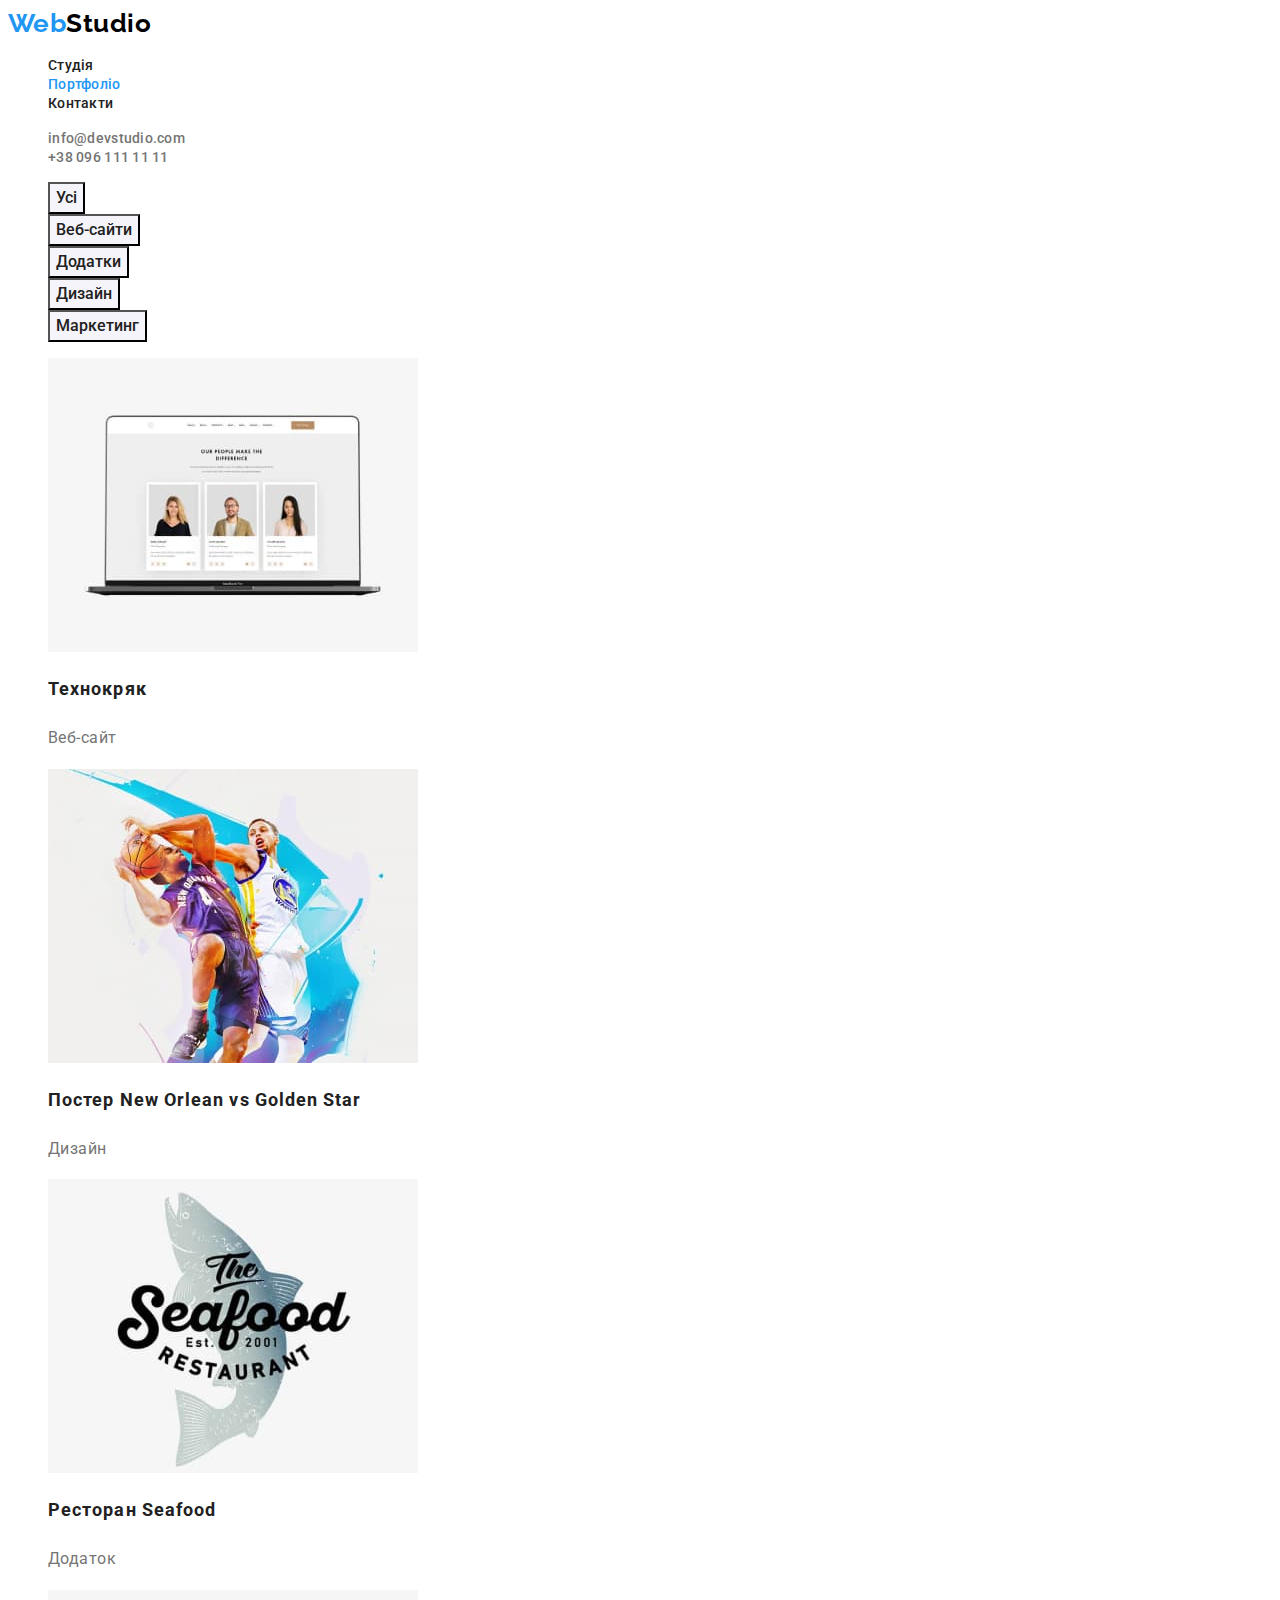
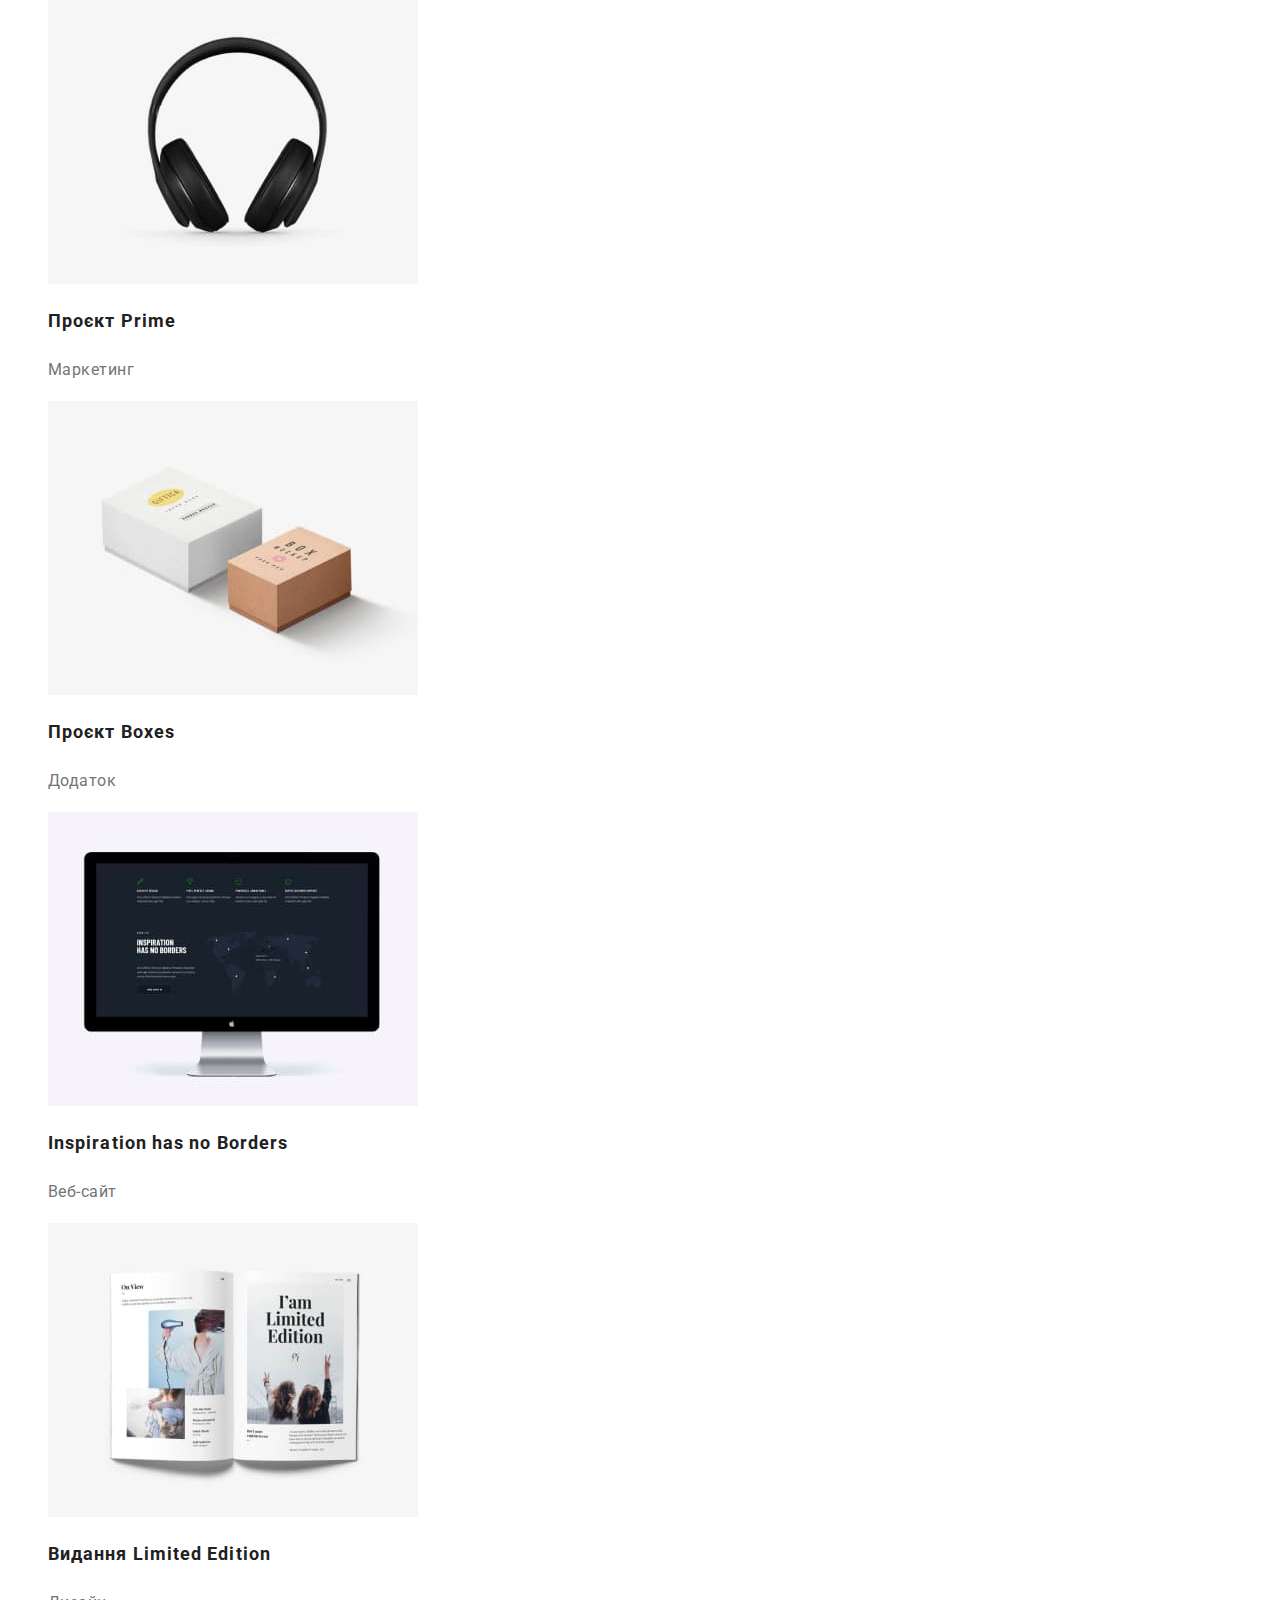
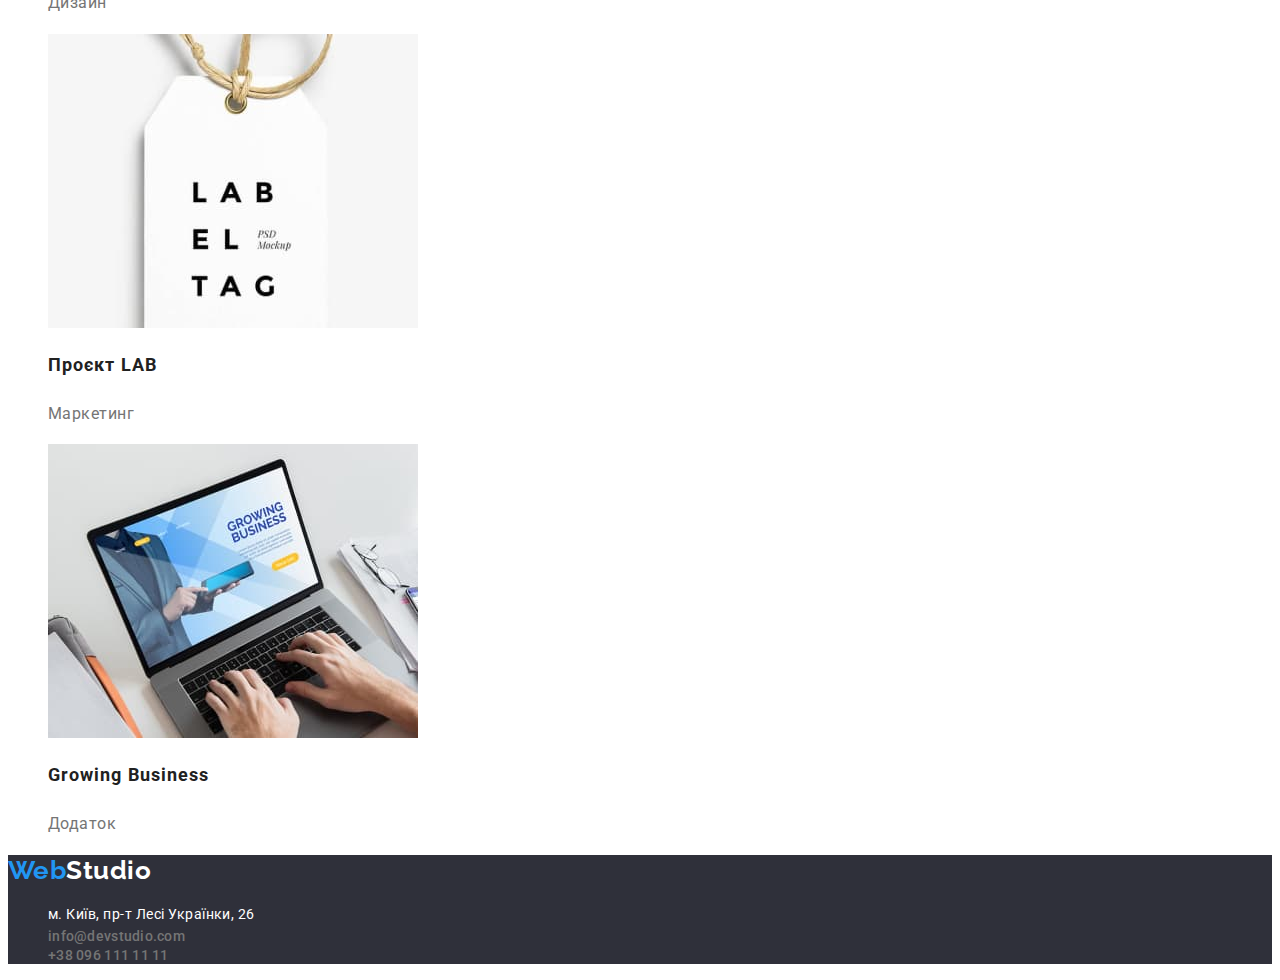
==== portfolio.html @ 6d12e9a4 "Завантажує початкові файли" ====
<!DOCTYPE html>
<html lang="uk">
  <head>
    <meta charset="UTF-8" />
    <meta http-equiv="X-UA-Compatible" content="IE=edge" />
    <meta name="viewport" content="width=device-width, initial-scale=1.0" />
    <title>Портфоліо</title>
    <link rel="preconnect" href="https://fonts.googleapis.com" />
    <link rel="preconnect" href="https://fonts.gstatic.com" crossorigin />
    <link
      href="https://fonts.googleapis.com/css2?family=Raleway:wght@700&family=Roboto:wght@400;500;700;900&display=swap"
      rel="stylesheet"
    />
    <link rel="stylesheet" href="./css/styles.css" />
  </head>

  <body>
    <!--Верхня лінія -->
    <header>
      <nav>
        <a href="./index.html" class="logo"> Web<span class="logo-header">Studio</span> </a>
        <ul class="site-nav">
          <li><a href="./index.html" class="link">Студія</a></li>
          <li><a href="./portfolio.html" class="link current">Портфоліо</a></li>
          <li><a href="#" class="link">Контакти</a></li>
        </ul>
      </nav>
      <ul class="contacts-nav">
        <li><a href="mailto:info@devstudio.com" class="link">info@devstudio.com</a></li>
        <li><a href="tel:+380961111111" class="link">+38 096 111 11 11</a></li>
      </ul>
    </header>

    <main>
      <!-- Фільтр для галереї-->
      <section>
        <h1 class="visually-hidden" >Портфоліо</h1>
        <ul class="filter">
          <li><button type="button" class="portfolio-button">Усі</button></li>
          <li><button type="button" class="portfolio-button">Веб-сайти</button></li>
          <li><button type="button" class="portfolio-button">Додатки</button></li>
          <li><button type="button" class="portfolio-button">Дизайн</button></li>
          <li><button type="button" class="portfolio-button">Маркетинг</button></li>
        </ul>

        <!-- Projects -->
        <ul class="project">
          <li>
            <img
              src="./images/project1.jpg"
              alt="Веб-сторінка, що зображена на ноутбуці"
              width="370"
              height="294"
            />
            <h2 class="project-title">Технокряк</h2>
            <p class="project-text">Веб-сайт</p>
          </li>
          <li>
            <img
              src="./images/project2.jpg"
              alt="Постер на якому два чоловіка грають у баскетбол"
              width="370"
              height="294"
            />
            <h2 class="project-title">Постер New Orlean vs Golden Star</h2>
            <p class="project-text">Дизайн</p>
          </li>
          <li>
            <img src="./images/project3.jpg" alt="Логотип ресторану" width="370" height="294" />
            <h2 class="project-title">Ресторан Seafood</h2>
            <p class="project-text">Додаток</p>
          </li>
          <li>
            <img
              src="./images/project4.jpg"
              alt="Накладні навушники чорного кольору"
              width="370"
              height="294"
            />
            <h2 class="project-title">Проєкт Prime</h2>
            <p class="project-text">Маркетинг</p>
          </li>
          <li>
            <img
              src="./images/project5.jpg"
              alt="Постер на якому дві коробки різного кольору"
              width="370"
              height="294"
            />
            <h2 class="project-title">Проєкт Boxes</h2>
            <p class="project-text">Додаток</p>
          </li>
          <li>
            <img
              src="./images/project6.jpg"
              alt="Монітор на якому зображений Веб-сайт"
              width="370"
              height="294"
            />
            <h2 class="project-title">Inspiration has no Borders</h2>
            <p class="project-text">Веб-сайт</p>
          </li>
          <li>
            <img
              src="./images/project7.jpg"
              alt="Розгорнутий глянцевий журнал"
              width="370"
              height="294"
            />
            <h2 class="project-title">Видання Limited Edition</h2>
            <p class="project-text">Дизайн</p>
          </li>
          <li>
            <img
              src="./images/project8.jpg"
              alt="Постер на якому зображена біла етикетка з чорними надписами"
              width="370"
              height="294"
            />
            <h2 class="project-title">Проєкт LAB</h2>
            <p class="project-text">Маркетинг</p>
          </li>
          <li>
            <img
              src="./images/project9.jpg"
              alt="Руки, що працюють за ноутбуком"
              width="370"
              height="294"
            />
            <h2 class="project-title">Growing Business</h2>
            <p class="project-text">Додаток</p>
          </li>
        </ul>
      </section>
    </main>

    <!--Підвал-->
    <footer class="footer">
      <a href="./index.html" class="logo"> Web<span class="logo-footer">Studio</span> </a>
      <address>
        <ul class="contacts-nav">
          <li>
            <a
              class="link-location"
              href="https://goo.gl/maps/CPtrU1FHBa2aNyZL9"
              target="_blank"
              rel="noopener noreferrer nofollow"
              >м. Київ, пр-т Лесі Українки, 26
            </a>
          </li>
          <li><a class="link" href="mailto:info@devstudio.com">info@devstudio.com</a></li>
          <li><a class="link" href="tel:+380961111111">+38 096 111 11 11</a></li>
        </ul>
      </address>
    </footer>
  </body>
</html>
---- css/styles.css ----
/*Змінні*/

:root {
    --primary-text-color: #212121;
    --section-text-color: #757575;
    --accent-color: #2196F3;
    --primary-bg-color:#FFFFFF;
    --secondary-bg-color:#2F303A;
    --primary-button-color: #F5F4FA;
    --primary-black-color: #000000;
    --hero-button-color: #188CE8;
}


/*Для всього сайту*/
body {
    color: var(--primary-text-color);
    background-color: var(--primary-bg-color);
    font-family: Roboto, sans-serif;
    letter-spacing: 0.03em;
}

ul {
    list-style: none;
}

.visually-hidden {
    position: absolute;
    white-space: nowrap;
    width: 1px;
    height: 1px;
    overflow: hidden;
    border: 0;
    padding: 0;
    clip: rect(0 0 0 0);
    clip-path: inset(50%);
    margin: -1px;
}


/*Логотип*/
.logo {
    color: var(--accent-color);
    font-family: Raleway, sans-serif ;
    font-weight: 700;
    font-size: 26px;
    line-height: 1.2;
    text-decoration: none;
}
.logo-header {
    color: var(--primary-black-color);
}
.logo-footer {
    color: var(--primary-bg-color);
}


/*site-nav*/

.site-nav a {
    color: var(--primary-text-color);
    font-weight: 500;
    font-size: 14px;
    line-height: 1.14;
    letter-spacing: 0.02em;
    text-decoration: none;

}

.contacts-nav .link {
    color: var(--section-text-color);
    font-style: normal;
    font-weight: 500;
    font-size: 14px;
    line-height: 1.14;
    letter-spacing: 0.02em;
    text-decoration: none;
}

.site-nav .link:hover,
.site-nav .link:focus,
.contacts-nav .link:hover,
.contacts-nav .link:focus {
    color: var(--accent-color)
}

.site-nav .link.current {
    color: var(--accent-color);
}

/*Hero*/

.hero {
background-color: var(--secondary-bg-color);
}
.hero-title {
    color: var(--primary-bg-color);
    font-weight: 900;
    font-size: 44px;
    line-height: 1.36;
    letter-spacing: 0.06em;
    text-transform: uppercase;
}

/*  Унікальний контент головної сторінки*/

.title {
    font-weight: 700;
    font-size: 36px;
    line-height: 1.17;
}

.benefits-title {
    font-weight: 700;
    font-size: 14px;
    line-height: 1.14;
    text-transform: uppercase;
}
.benefits-text {
    color: var(--section-text-color);
    font-size: 14px;
    line-height: 1.71;
}

.team {
    background-color: var(--primary-button-color);
}

.team-list {
background-color: var(--primary-bg-color);
}

.team-title {
    font-weight: 500;
    font-size: 16px;
    line-height: 1.19;
}

.team-text {
    color: var(--section-text-color);
    font-size: 16px;
    line-height: 1.19;
   }

/*Projects */
.project-title {
    font-weight: 700;
    font-size: 18px;
    line-height: 2;
    letter-spacing: 0.06em;
}
.project-text {
    color: var(--section-text-color);
    font-size: 16px;
    line-height: 1.87;
}


/*Підвал */
.footer {
    background-color: var(--secondary-bg-color);
}
.contacts-nav .link-location {
    color: var(--primary-bg-color);
    font-style: normal;
    font-size: 14px;
    line-height: 1.71;
    text-decoration: none;
}

.contacts-nav .link-location:focus,
.contacts-nav .link-location:hover {
    color: var(--accent-color);
}

/*Button*/
.hero-button {
    color: var(--primary-bg-color);
    background-color:var(--accent-color);
    font-family: inherit
    font-weight: 700;
    font-size: 16px;
    line-height: 1.9;
    text-align: center;
    letter-spacing: 0.06em;
    cursor: pointer;
}
.hero-button:hover,
.hero-button:focus {
    background-color: var(--hero-button-color);
}

.portfolio-button {
    color: var(--primary-text-color);
    background-color: var(--primary-button-color);
    font-family: inherit;
    font-weight: 500;
    font-size: 16px;
    line-height: 1.62;
    cursor: pointer;
}

.portfolio-button:hover,
.portfolio-button:focus {
    color: var(--primary-bg-color);
    background-color: var(--accent-color);
}
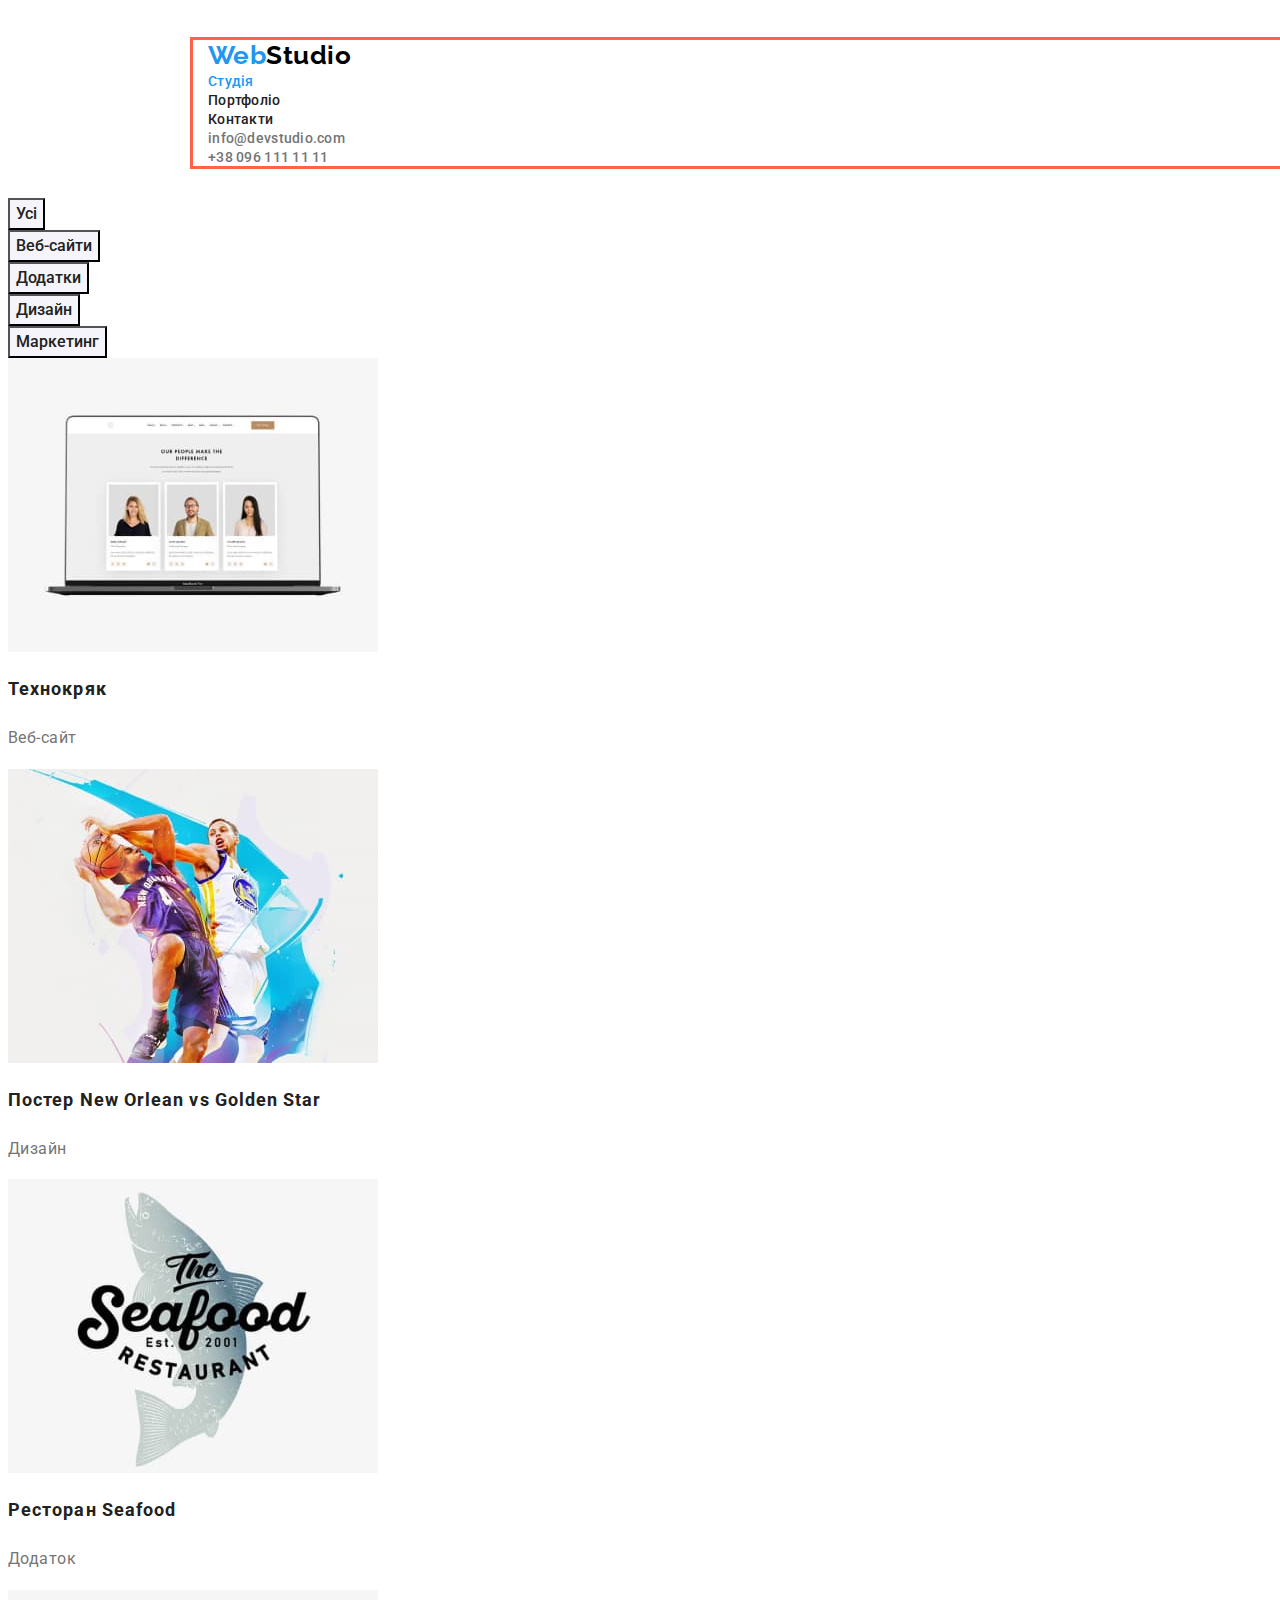
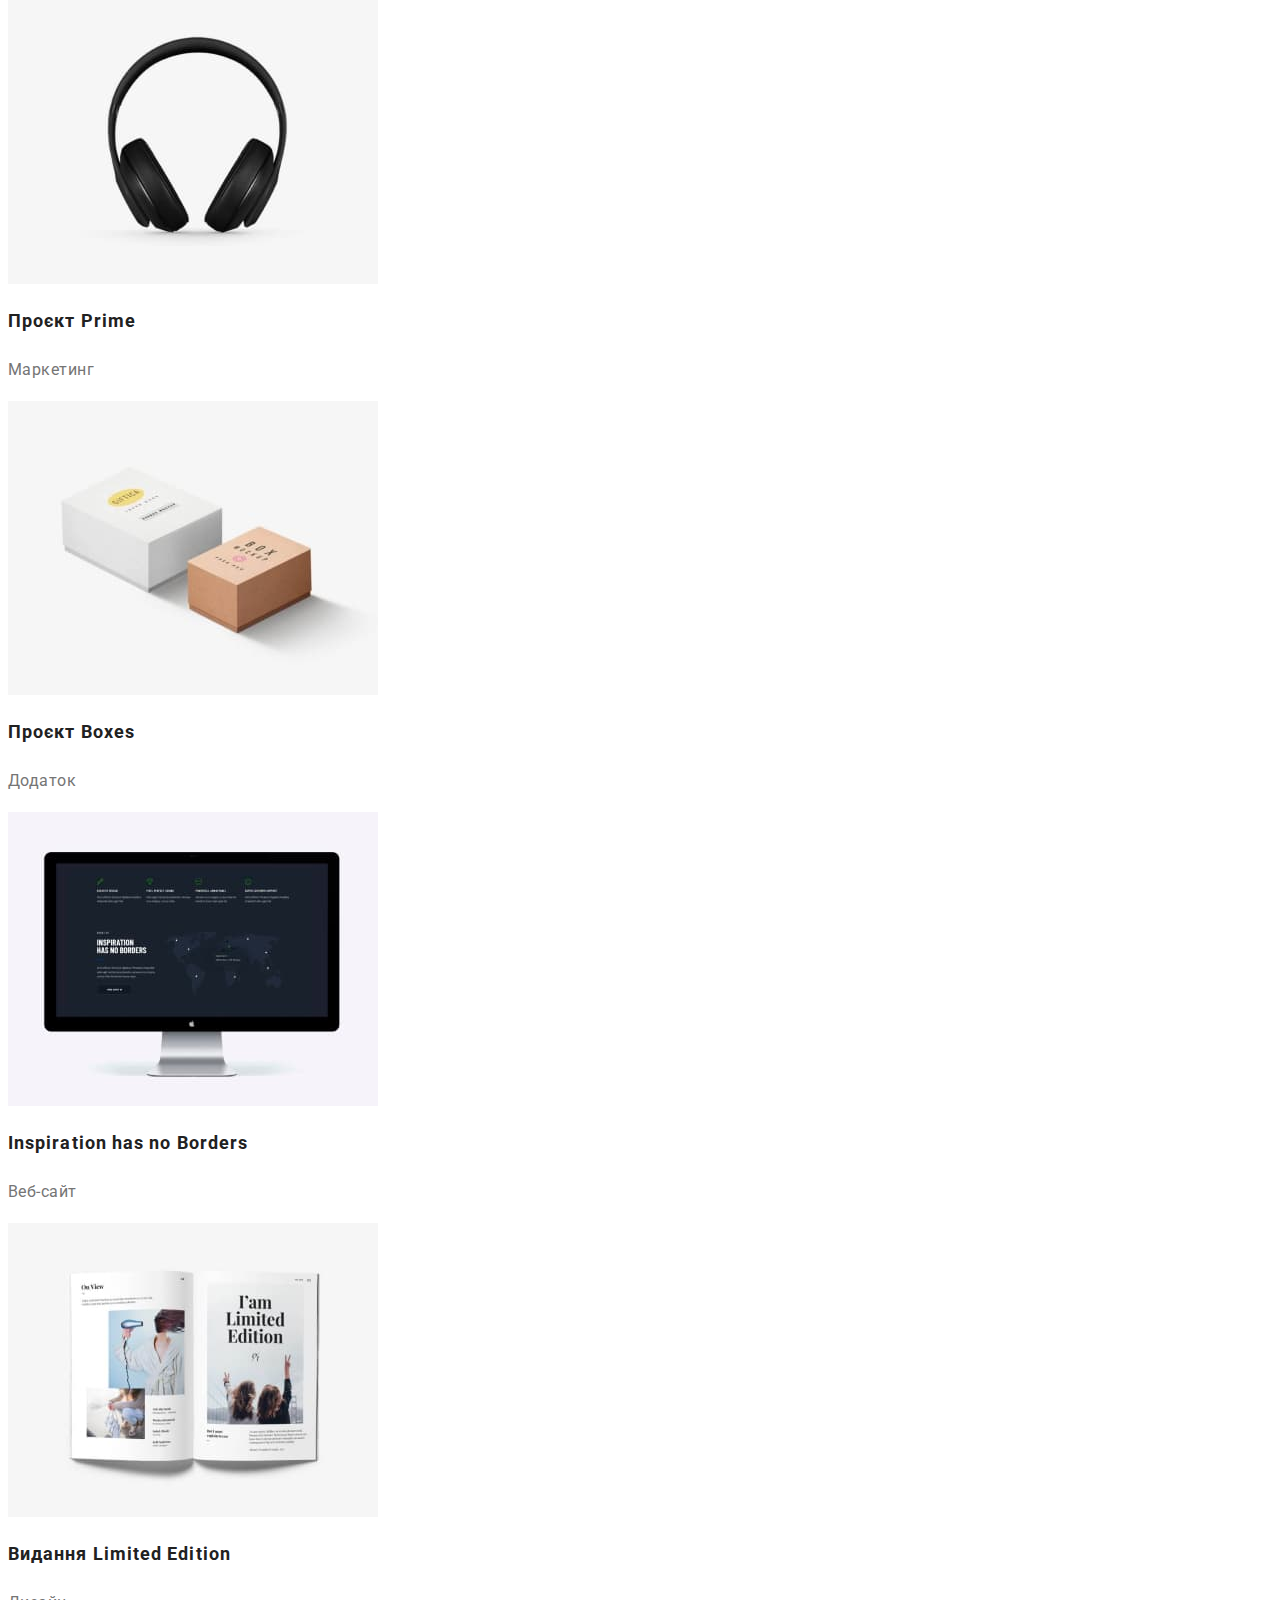
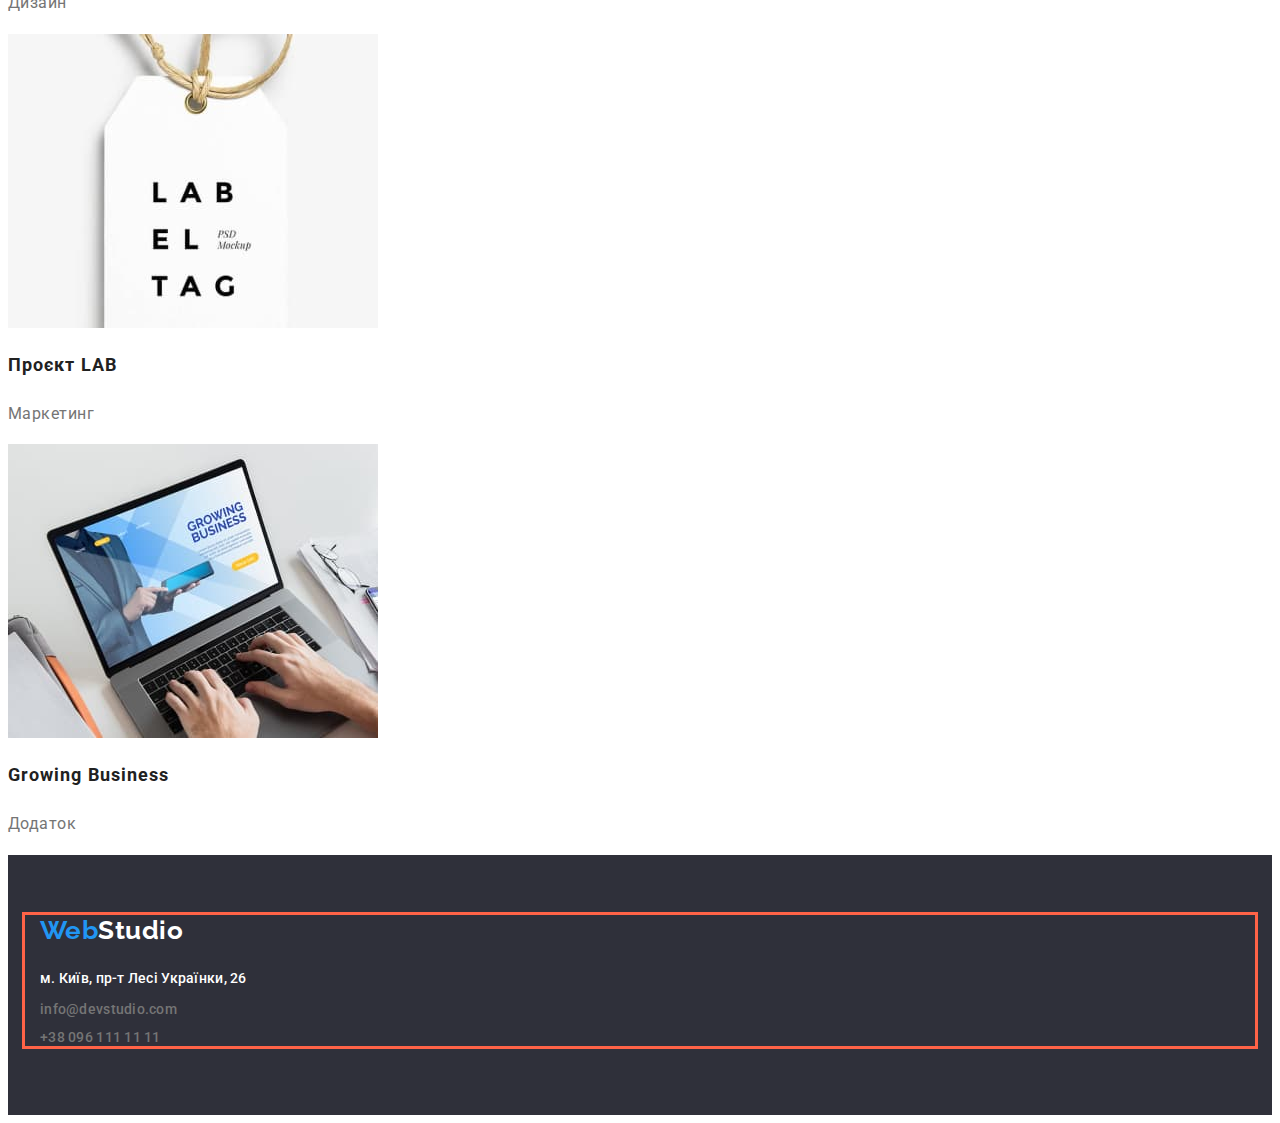
==== commit 26d05318: "Додає padding i margin" ====
--- a/portfolio.html
+++ b/portfolio.html
@@ -16,26 +16,28 @@
 
   <body>
     <!--Верхня лінія -->
-    <header>
-      <nav>
-        <a href="./index.html" class="logo"> Web<span class="logo-header">Studio</span> </a>
-        <ul class="site-nav">
-          <li><a href="./index.html" class="link">Студія</a></li>
-          <li><a href="./portfolio.html" class="link current">Портфоліо</a></li>
-          <li><a href="#" class="link">Контакти</a></li>
+    <header class="page-header">
+      <div class="container">
+        <nav>
+          <a href="./index.html" class="logo"> Web<span class="logo-header">Studio</span> </a>
+          <ul class="site-nav list">
+            <li><a href="./index.html" class="link current">Студія</a></li>
+            <li><a href="./portfolio.html" class="link">Портфоліо</a></li>
+            <li><a href="#" class="link">Контакти</a></li>
+          </ul>
+        </nav>
+        <ul class="contacts-nav list">
+          <li><a href="mailto:info@devstudio.com" class="link">info@devstudio.com</a></li>
+          <li><a href="tel:+380961111111" class="link">+38 096 111 11 11</a></li>
         </ul>
-      </nav>
-      <ul class="contacts-nav">
-        <li><a href="mailto:info@devstudio.com" class="link">info@devstudio.com</a></li>
-        <li><a href="tel:+380961111111" class="link">+38 096 111 11 11</a></li>
-      </ul>
+      </div>
     </header>
 
     <main>
       <!-- Фільтр для галереї-->
       <section>
-        <h1 class="visually-hidden" >Портфоліо</h1>
-        <ul class="filter">
+        <h1 class="visually-hidden">Портфоліо</h1>
+        <ul class="filter list">
           <li><button type="button" class="portfolio-button">Усі</button></li>
           <li><button type="button" class="portfolio-button">Веб-сайти</button></li>
           <li><button type="button" class="portfolio-button">Додатки</button></li>
@@ -44,7 +46,7 @@
         </ul>
 
         <!-- Projects -->
-        <ul class="project">
+        <ul class="project list">
           <li>
             <img
               src="./images/project1.jpg"
@@ -136,22 +138,26 @@
 
     <!--Підвал-->
     <footer class="footer">
-      <a href="./index.html" class="logo"> Web<span class="logo-footer">Studio</span> </a>
-      <address>
-        <ul class="contacts-nav">
-          <li>
-            <a
-              class="link-location"
-              href="https://goo.gl/maps/CPtrU1FHBa2aNyZL9"
-              target="_blank"
-              rel="noopener noreferrer nofollow"
-              >м. Київ, пр-т Лесі Українки, 26
-            </a>
-          </li>
-          <li><a class="link" href="mailto:info@devstudio.com">info@devstudio.com</a></li>
-          <li><a class="link" href="tel:+380961111111">+38 096 111 11 11</a></li>
-        </ul>
-      </address>
+      <div class="container">
+        <a href="./index.html" class="logo"> Web<span class="logo-footer">Studio</span> </a>
+        <address>
+          <ul class="contacts-nav list">
+            <li class="item">
+              <a
+                class="link-location link"
+                href="https://goo.gl/maps/CPtrU1FHBa2aNyZL9"
+                target="_blank"
+                rel="noopener noreferrer nofollow"
+                >м. Київ, пр-т Лесі Українки, 26
+              </a>
+            </li>
+            <li class="item">
+              <a class="link" href="mailto:info@devstudio.com">info@devstudio.com</a>
+            </li>
+            <li class="item"><a class="link" href="tel:+380961111111">+38 096 111 11 11</a></li>
+          </ul>
+        </address>
+      </div>
     </footer>
   </body>
 </html>
--- a/css/styles.css
+++ b/css/styles.css
@@ -18,10 +18,21 @@
     background-color: var(--primary-bg-color);
     font-family: Roboto, sans-serif;
     letter-spacing: 0.03em;
-}
-
-ul {
+
+}
+
+.list {
+    padding: 0;
+    margin: 0;
     list-style: none;
+}
+
+.container {
+    width: 1200px;
+    padding: 0 15px;
+    margin-left: auto;
+    margin-right: auto;
+    outline: 3px solid tomato;
 }
 
 .visually-hidden {
@@ -37,6 +48,14 @@
     margin: -1px;
 }
 
+/*Header*/
+.page-header {
+    width: 1600px;
+    margin-left: auto;
+    margin-right: auto;
+    padding-bottom: 32px;
+    padding-top: 32px;
+}
 
 /*Логотип*/
 .logo {
@@ -52,6 +71,7 @@
 }
 .logo-footer {
     color: var(--primary-bg-color);
+    
 }
 
 
@@ -91,32 +111,58 @@
 /*Hero*/
 
 .hero {
-background-color: var(--secondary-bg-color);
+    padding-bottom: 200px;
+    padding-top: 200px;
+    background-color: var(--secondary-bg-color);
+    text-align: center;
+
 }
 .hero-title {
+    margin-top: 0;
+    margin-bottom: 30px;
+
     color: var(--primary-bg-color);
     font-weight: 900;
     font-size: 44px;
     line-height: 1.36;
     letter-spacing: 0.06em;
     text-transform: uppercase;
+    
 }
 
 /*  Унікальний контент головної сторінки*/
 
 .title {
+    margin-top: 0;
+    margin-bottom: 50px;
+
     font-weight: 700;
     font-size: 36px;
     line-height: 1.17;
 }
 
+.section {
+    width: 1600px;
+    margin-left: auto;
+    margin-right: auto;
+    padding-top: 94px;
+    padding-bottom: 94px;
+
+}
 .benefits-title {
+    margin-top: 0;
+    margin-bottom: 10px;
+
     font-weight: 700;
     font-size: 14px;
     line-height: 1.14;
     text-transform: uppercase;
+
 }
 .benefits-text {
+    margin-top: 0;
+    margin-bottom: 0;
+
     color: var(--section-text-color);
     font-size: 14px;
     line-height: 1.71;
@@ -127,16 +173,22 @@
 }
 
 .team-list {
-background-color: var(--primary-bg-color);
+    background-color: var(--primary-bg-color);
 }
 
 .team-title {
+    margin-top: 0;
+    margin-bottom: 10px;
+
     font-weight: 500;
     font-size: 16px;
     line-height: 1.19;
 }
 
 .team-text {
+    margin-top: 0;
+    margin-bottom: 0;
+
     color: var(--section-text-color);
     font-size: 16px;
     line-height: 1.19;
@@ -158,8 +210,22 @@
 
 /*Підвал */
 .footer {
-    background-color: var(--secondary-bg-color);
-}
+    padding-top: 60px;
+    padding-bottom: 60px;
+    margin-left: auto;
+    margin-right: auto;
+
+   background-color: var(--secondary-bg-color);
+}
+
+.footer .logo {
+    display: block;
+    margin-bottom: 20px;
+}
+.footer .item{
+    margin-bottom: 9px;
+}
+
 .contacts-nav .link-location {
     color: var(--primary-bg-color);
     font-style: normal;
@@ -167,6 +233,7 @@
     line-height: 1.71;
     text-decoration: none;
 }
+
 
 .contacts-nav .link-location:focus,
 .contacts-nav .link-location:hover {
@@ -175,6 +242,10 @@
 
 /*Button*/
 .hero-button {
+    padding:10px 32px;
+    min-width: 216px;
+
+    
     color: var(--primary-bg-color);
     background-color:var(--accent-color);
     font-family: inherit
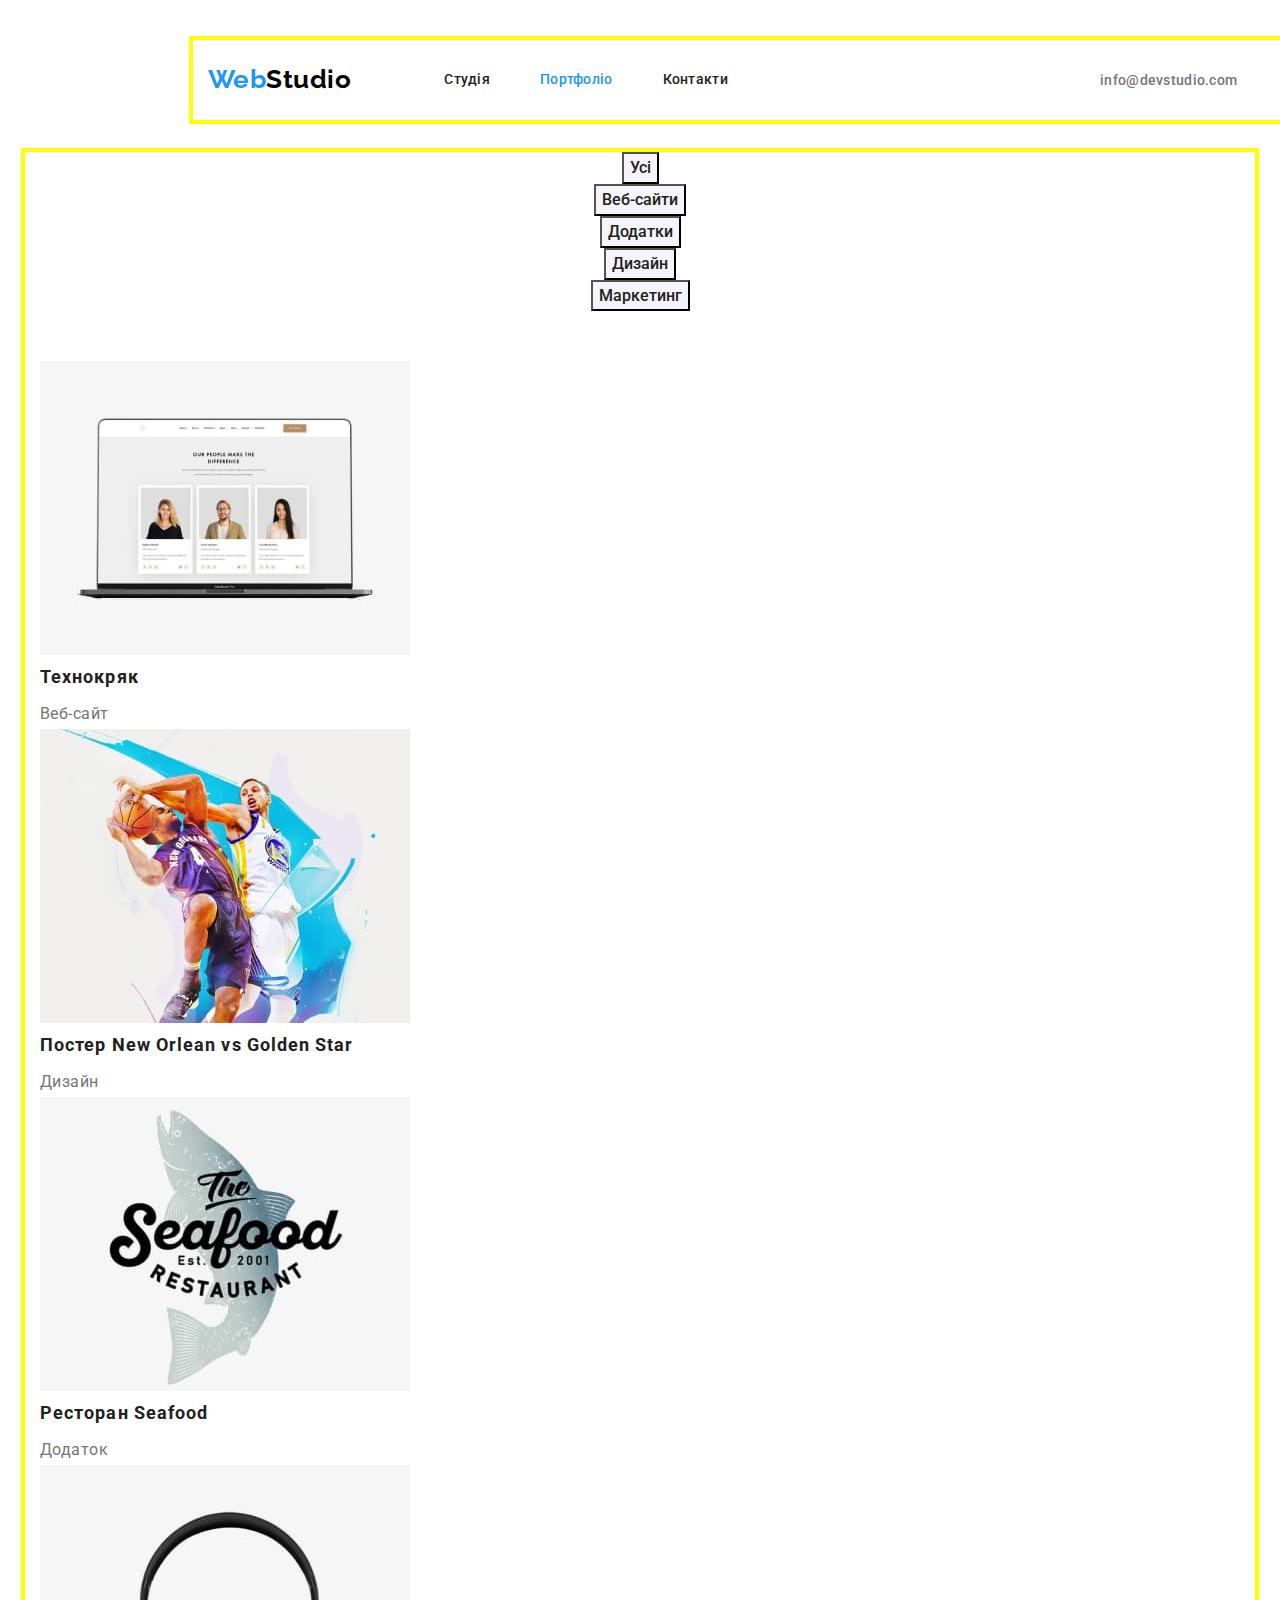
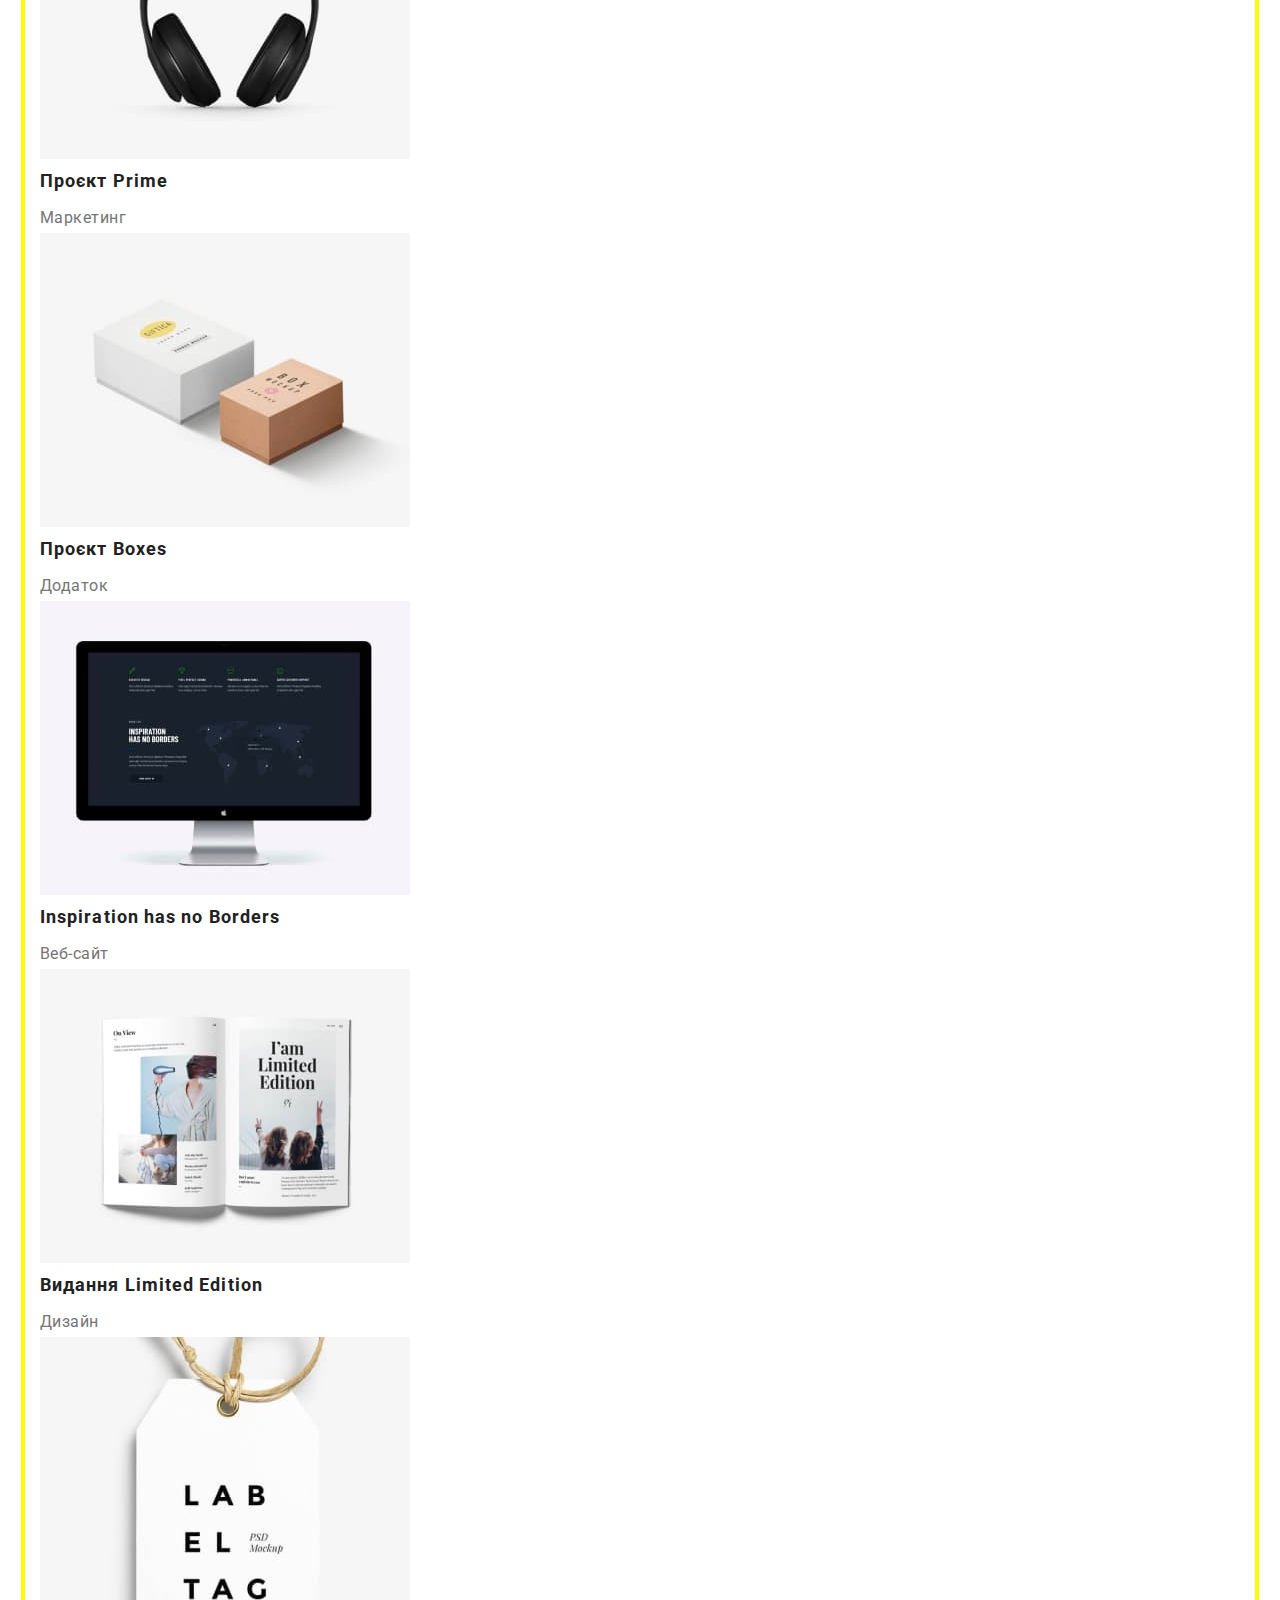
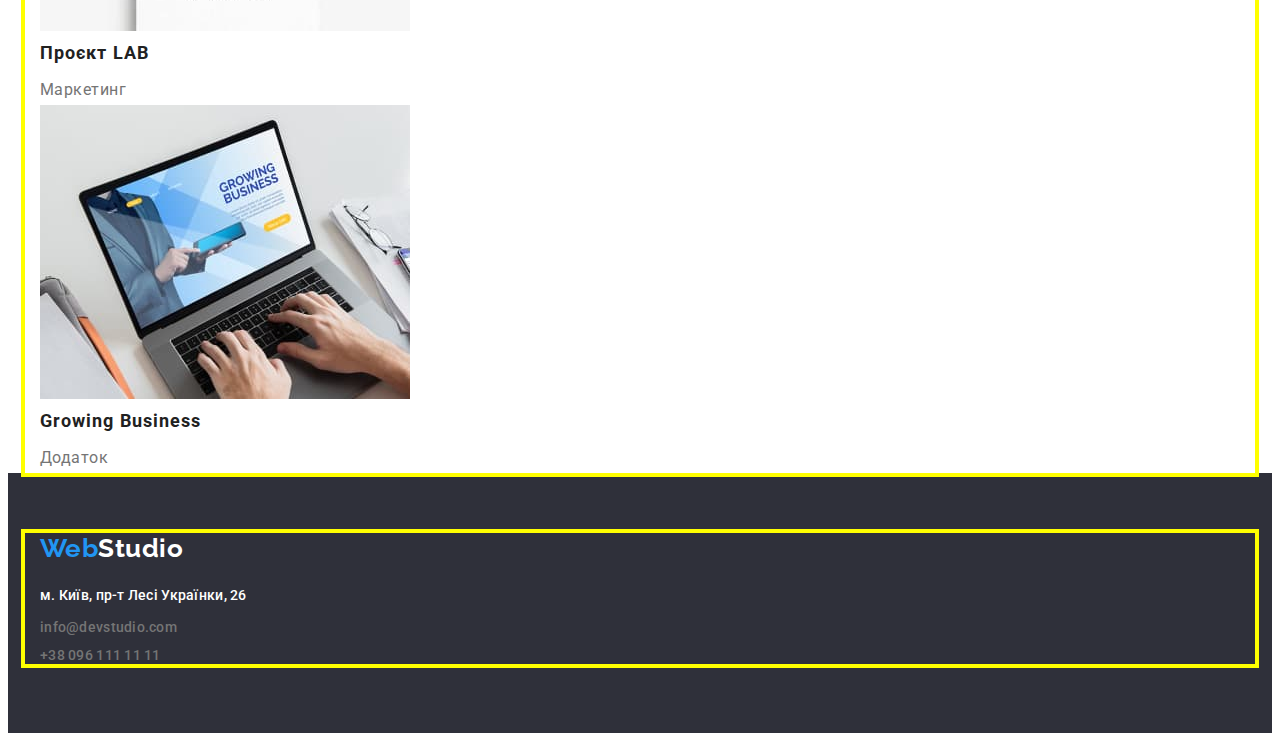
==== commit 5b665a12: "Додає розташування блоків" ====
--- a/portfolio.html
+++ b/portfolio.html
@@ -17,18 +17,20 @@
   <body>
     <!--Верхня лінія -->
     <header class="page-header">
-      <div class="container">
+      <div class="container main-nav">
+        <a href="./index.html" class="logo"> Web<span class="logo-header">Studio</span> </a>
         <nav>
-          <a href="./index.html" class="logo"> Web<span class="logo-header">Studio</span> </a>
           <ul class="site-nav list">
-            <li><a href="./index.html" class="link current">Студія</a></li>
-            <li><a href="./portfolio.html" class="link">Портфоліо</a></li>
-            <li><a href="#" class="link">Контакти</a></li>
+            <li class="item"><a href="./index.html" class="link">Студія</a></li>
+            <li class="item"><a href="./portfolio.html" class="link current">Портфоліо</a></li>
+            <li class="item"><a href="#" class="link">Контакти</a></li>
           </ul>
         </nav>
         <ul class="contacts-nav list">
-          <li><a href="mailto:info@devstudio.com" class="link">info@devstudio.com</a></li>
-          <li><a href="tel:+380961111111" class="link">+38 096 111 11 11</a></li>
+          <li class="item">
+            <a href="mailto:info@devstudio.com" class="link">info@devstudio.com</a>
+          </li>
+          <li class="item"><a href="tel:+380961111111" class="link">+38 096 111 11 11</a></li>
         </ul>
       </div>
     </header>
@@ -36,103 +38,105 @@
     <main>
       <!-- Фільтр для галереї-->
       <section>
-        <h1 class="visually-hidden">Портфоліо</h1>
-        <ul class="filter list">
-          <li><button type="button" class="portfolio-button">Усі</button></li>
-          <li><button type="button" class="portfolio-button">Веб-сайти</button></li>
-          <li><button type="button" class="portfolio-button">Додатки</button></li>
-          <li><button type="button" class="portfolio-button">Дизайн</button></li>
-          <li><button type="button" class="portfolio-button">Маркетинг</button></li>
-        </ul>
+        <div class="container">
+          <h1 class="visually-hidden">Портфоліо</h1>
+          <ul class="filter list">
+            <li><button type="button" class="portfolio-button">Усі</button></li>
+            <li><button type="button" class="portfolio-button">Веб-сайти</button></li>
+            <li><button type="button" class="portfolio-button">Додатки</button></li>
+            <li><button type="button" class="portfolio-button">Дизайн</button></li>
+            <li><button type="button" class="portfolio-button">Маркетинг</button></li>
+          </ul>
 
-        <!-- Projects -->
-        <ul class="project list">
-          <li>
-            <img
-              src="./images/project1.jpg"
-              alt="Веб-сторінка, що зображена на ноутбуці"
-              width="370"
-              height="294"
-            />
-            <h2 class="project-title">Технокряк</h2>
-            <p class="project-text">Веб-сайт</p>
-          </li>
-          <li>
-            <img
-              src="./images/project2.jpg"
-              alt="Постер на якому два чоловіка грають у баскетбол"
-              width="370"
-              height="294"
-            />
-            <h2 class="project-title">Постер New Orlean vs Golden Star</h2>
-            <p class="project-text">Дизайн</p>
-          </li>
-          <li>
-            <img src="./images/project3.jpg" alt="Логотип ресторану" width="370" height="294" />
-            <h2 class="project-title">Ресторан Seafood</h2>
-            <p class="project-text">Додаток</p>
-          </li>
-          <li>
-            <img
-              src="./images/project4.jpg"
-              alt="Накладні навушники чорного кольору"
-              width="370"
-              height="294"
-            />
-            <h2 class="project-title">Проєкт Prime</h2>
-            <p class="project-text">Маркетинг</p>
-          </li>
-          <li>
-            <img
-              src="./images/project5.jpg"
-              alt="Постер на якому дві коробки різного кольору"
-              width="370"
-              height="294"
-            />
-            <h2 class="project-title">Проєкт Boxes</h2>
-            <p class="project-text">Додаток</p>
-          </li>
-          <li>
-            <img
-              src="./images/project6.jpg"
-              alt="Монітор на якому зображений Веб-сайт"
-              width="370"
-              height="294"
-            />
-            <h2 class="project-title">Inspiration has no Borders</h2>
-            <p class="project-text">Веб-сайт</p>
-          </li>
-          <li>
-            <img
-              src="./images/project7.jpg"
-              alt="Розгорнутий глянцевий журнал"
-              width="370"
-              height="294"
-            />
-            <h2 class="project-title">Видання Limited Edition</h2>
-            <p class="project-text">Дизайн</p>
-          </li>
-          <li>
-            <img
-              src="./images/project8.jpg"
-              alt="Постер на якому зображена біла етикетка з чорними надписами"
-              width="370"
-              height="294"
-            />
-            <h2 class="project-title">Проєкт LAB</h2>
-            <p class="project-text">Маркетинг</p>
-          </li>
-          <li>
-            <img
-              src="./images/project9.jpg"
-              alt="Руки, що працюють за ноутбуком"
-              width="370"
-              height="294"
-            />
-            <h2 class="project-title">Growing Business</h2>
-            <p class="project-text">Додаток</p>
-          </li>
-        </ul>
+          <!-- Projects -->
+          <ul class="project list">
+            <li>
+              <img
+                src="./images/project1.jpg"
+                alt="Веб-сторінка, що зображена на ноутбуці"
+                width="370"
+                height="294"
+              />
+              <h2 class="project-title">Технокряк</h2>
+              <p class="project-text">Веб-сайт</p>
+            </li>
+            <li>
+              <img
+                src="./images/project2.jpg"
+                alt="Постер на якому два чоловіка грають у баскетбол"
+                width="370"
+                height="294"
+              />
+              <h2 class="project-title">Постер New Orlean vs Golden Star</h2>
+              <p class="project-text">Дизайн</p>
+            </li>
+            <li>
+              <img src="./images/project3.jpg" alt="Логотип ресторану" width="370" height="294" />
+              <h2 class="project-title">Ресторан Seafood</h2>
+              <p class="project-text">Додаток</p>
+            </li>
+            <li>
+              <img
+                src="./images/project4.jpg"
+                alt="Накладні навушники чорного кольору"
+                width="370"
+                height="294"
+              />
+              <h2 class="project-title">Проєкт Prime</h2>
+              <p class="project-text">Маркетинг</p>
+            </li>
+            <li>
+              <img
+                src="./images/project5.jpg"
+                alt="Постер на якому дві коробки різного кольору"
+                width="370"
+                height="294"
+              />
+              <h2 class="project-title">Проєкт Boxes</h2>
+              <p class="project-text">Додаток</p>
+            </li>
+            <li>
+              <img
+                src="./images/project6.jpg"
+                alt="Монітор на якому зображений Веб-сайт"
+                width="370"
+                height="294"
+              />
+              <h2 class="project-title">Inspiration has no Borders</h2>
+              <p class="project-text">Веб-сайт</p>
+            </li>
+            <li>
+              <img
+                src="./images/project7.jpg"
+                alt="Розгорнутий глянцевий журнал"
+                width="370"
+                height="294"
+              />
+              <h2 class="project-title">Видання Limited Edition</h2>
+              <p class="project-text">Дизайн</p>
+            </li>
+            <li>
+              <img
+                src="./images/project8.jpg"
+                alt="Постер на якому зображена біла етикетка з чорними надписами"
+                width="370"
+                height="294"
+              />
+              <h2 class="project-title">Проєкт LAB</h2>
+              <p class="project-text">Маркетинг</p>
+            </li>
+            <li>
+              <img
+                src="./images/project9.jpg"
+                alt="Руки, що працюють за ноутбуком"
+                width="370"
+                height="294"
+              />
+              <h2 class="project-title">Growing Business</h2>
+              <p class="project-text">Додаток</p>
+            </li>
+          </ul>
+        </div>
       </section>
     </main>
 
--- a/css/styles.css
+++ b/css/styles.css
@@ -32,7 +32,7 @@
     padding: 0 15px;
     margin-left: auto;
     margin-right: auto;
-    outline: 3px solid tomato;
+    outline: 4px solid  yellow;
 }
 
 .visually-hidden {
@@ -75,16 +75,43 @@
 }
 
 
+/*main-nav*/
+.main-nav{
+    display: flex;
+    align-items: center;
+
+}
+
 /*site-nav*/
-
-.site-nav a {
+.site-nav {
+    display: flex;
+    margin-left: 93px;
+}
+
+.site-nav .item:not(:last-child) {
+    margin-right: 50px;
+}
+
+.site-nav .link {
+    
+    display: block;
+    padding-top: 32px;
+    padding-bottom: 32px;
+
     color: var(--primary-text-color);
     font-weight: 500;
     font-size: 14px;
     line-height: 1.14;
     letter-spacing: 0.02em;
     text-decoration: none;
-
+}
+
+.page-header .contacts-nav {
+    display: flex;
+    margin-left: auto;
+}
+.contacts-nav .item:not(:last-child) {
+    margin-right: 50px;
 }
 
 .contacts-nav .link {
@@ -107,6 +134,7 @@
 .site-nav .link.current {
     color: var(--accent-color);
 }
+
 
 /*Hero*/
 
@@ -195,13 +223,26 @@
    }
 
 /*Projects */
+
+.filter.list {
+   margin-bottom: 50px;
+   text-align: center; 
+}
+
+
 .project-title {
+    margin-top: 0;
+    margin-bottom: 4px;
+
     font-weight: 700;
     font-size: 18px;
     line-height: 2;
     letter-spacing: 0.06em;
 }
 .project-text {
+    margin-top: 0;
+    margin-bottom: 0;
+
     color: var(--section-text-color);
     font-size: 16px;
     line-height: 1.87;
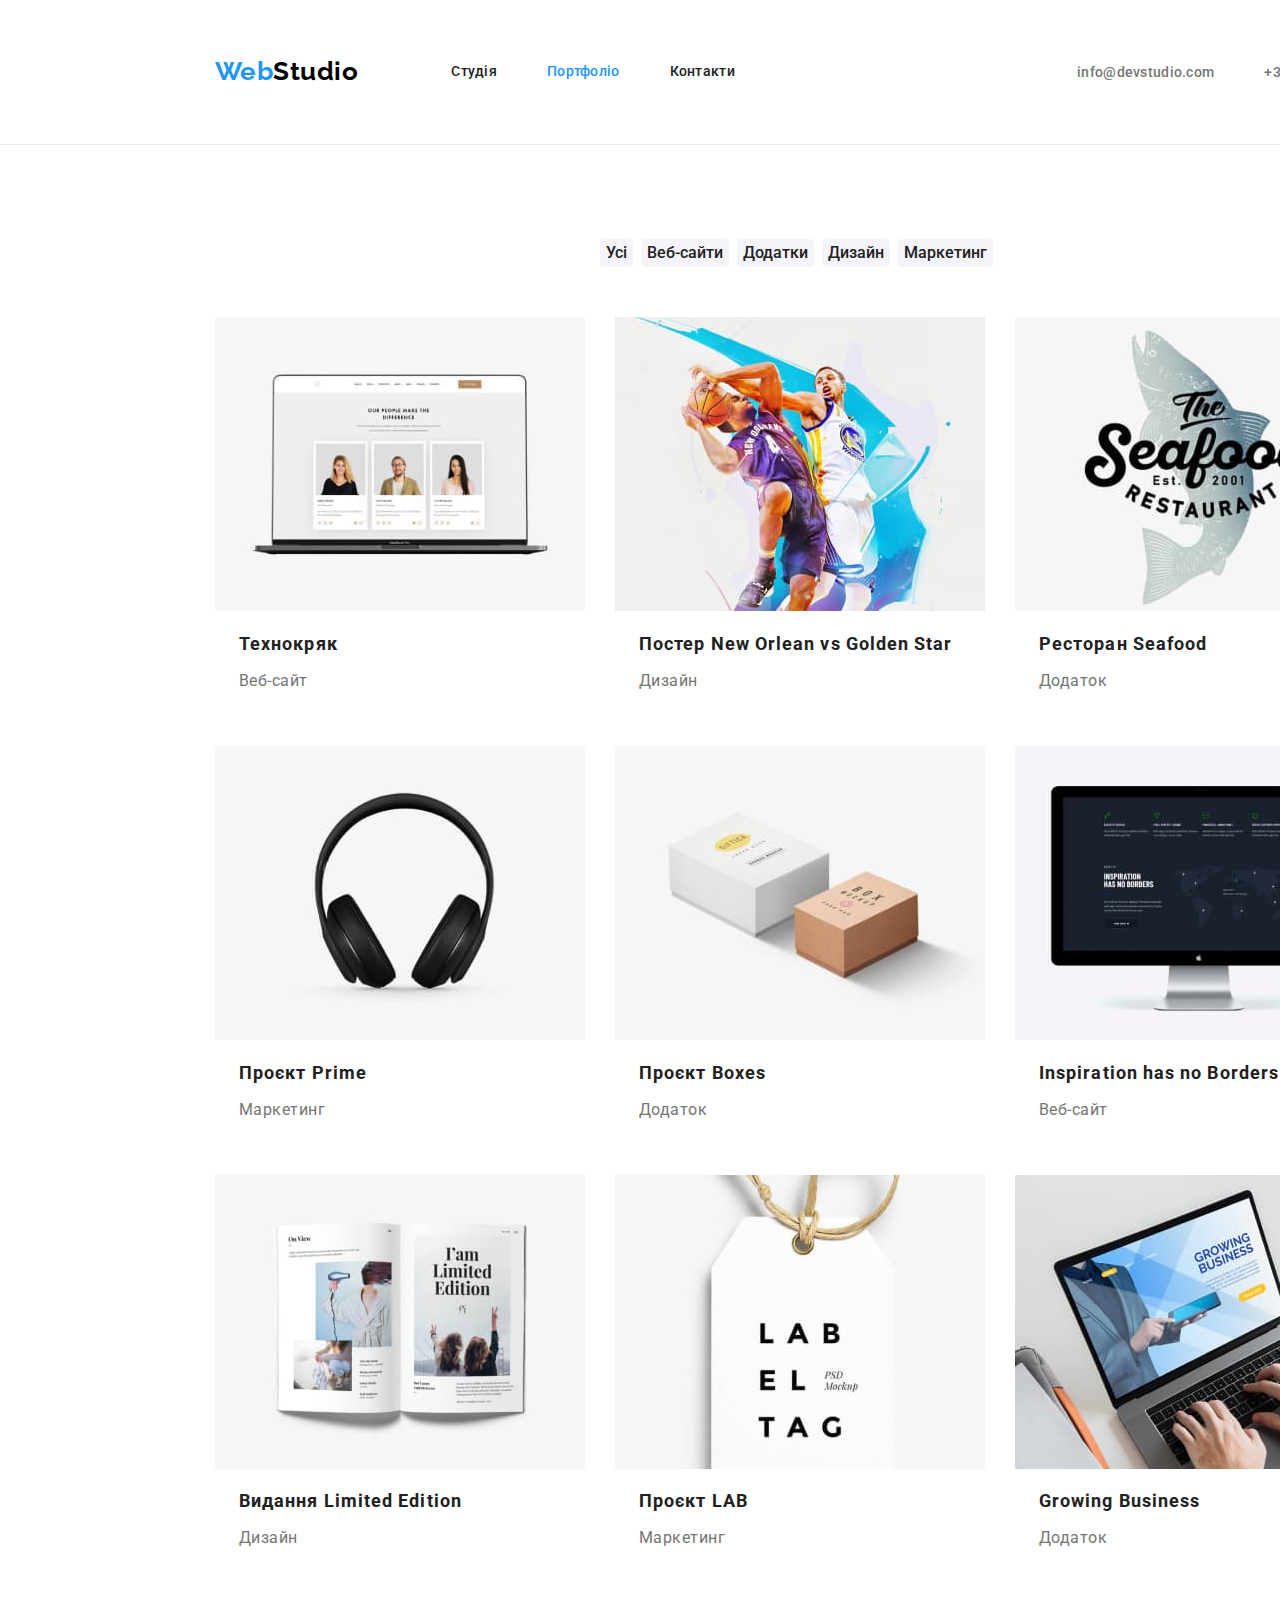
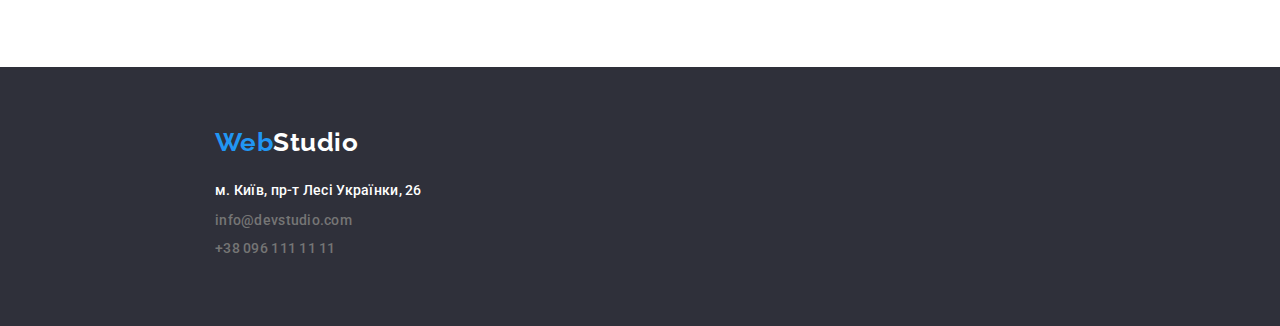
==== commit 83361e1f: "Додає блоки та їх розташування" ====
--- a/portfolio.html
+++ b/portfolio.html
@@ -10,6 +10,10 @@
     <link
       href="https://fonts.googleapis.com/css2?family=Raleway:wght@700&family=Roboto:wght@400;500;700;900&display=swap"
       rel="stylesheet"
+    />
+    <link
+      rel="stylesheet"
+      href="https://cdnjs.cloudflare.com/ajax/libs/modern-normalize/1.0.0/modern-normalize.min.css"
     />
     <link rel="stylesheet" href="./css/styles.css" />
   </head>
@@ -37,20 +41,20 @@
 
     <main>
       <!-- Фільтр для галереї-->
-      <section>
+      <section class="section">
         <div class="container">
           <h1 class="visually-hidden">Портфоліо</h1>
           <ul class="filter list">
-            <li><button type="button" class="portfolio-button">Усі</button></li>
-            <li><button type="button" class="portfolio-button">Веб-сайти</button></li>
-            <li><button type="button" class="portfolio-button">Додатки</button></li>
-            <li><button type="button" class="portfolio-button">Дизайн</button></li>
-            <li><button type="button" class="portfolio-button">Маркетинг</button></li>
+            <li class="item"><button type="button" class="portfolio-button">Усі</button></li>
+            <li class="item"><button type="button" class="portfolio-button">Веб-сайти</button></li>
+            <li class="item"><button type="button" class="portfolio-button">Додатки</button></li>
+            <li class="item"><button type="button" class="portfolio-button">Дизайн</button></li>
+            <li class="item"><button type="button" class="portfolio-button">Маркетинг</button></li>
           </ul>
 
           <!-- Projects -->
           <ul class="project list">
-            <li>
+            <li class="item">
               <img
                 src="./images/project1.jpg"
                 alt="Веб-сторінка, що зображена на ноутбуці"
@@ -60,7 +64,7 @@
               <h2 class="project-title">Технокряк</h2>
               <p class="project-text">Веб-сайт</p>
             </li>
-            <li>
+            <li class="item">
               <img
                 src="./images/project2.jpg"
                 alt="Постер на якому два чоловіка грають у баскетбол"
@@ -70,12 +74,12 @@
               <h2 class="project-title">Постер New Orlean vs Golden Star</h2>
               <p class="project-text">Дизайн</p>
             </li>
-            <li>
+            <li class="item">
               <img src="./images/project3.jpg" alt="Логотип ресторану" width="370" height="294" />
               <h2 class="project-title">Ресторан Seafood</h2>
               <p class="project-text">Додаток</p>
             </li>
-            <li>
+            <li class="item">
               <img
                 src="./images/project4.jpg"
                 alt="Накладні навушники чорного кольору"
@@ -85,7 +89,7 @@
               <h2 class="project-title">Проєкт Prime</h2>
               <p class="project-text">Маркетинг</p>
             </li>
-            <li>
+            <li class="item">
               <img
                 src="./images/project5.jpg"
                 alt="Постер на якому дві коробки різного кольору"
@@ -95,7 +99,7 @@
               <h2 class="project-title">Проєкт Boxes</h2>
               <p class="project-text">Додаток</p>
             </li>
-            <li>
+            <li class="item">
               <img
                 src="./images/project6.jpg"
                 alt="Монітор на якому зображений Веб-сайт"
@@ -105,7 +109,7 @@
               <h2 class="project-title">Inspiration has no Borders</h2>
               <p class="project-text">Веб-сайт</p>
             </li>
-            <li>
+            <li class="item">
               <img
                 src="./images/project7.jpg"
                 alt="Розгорнутий глянцевий журнал"
@@ -115,7 +119,7 @@
               <h2 class="project-title">Видання Limited Edition</h2>
               <p class="project-text">Дизайн</p>
             </li>
-            <li>
+            <li class="item">
               <img
                 src="./images/project8.jpg"
                 alt="Постер на якому зображена біла етикетка з чорними надписами"
@@ -125,7 +129,7 @@
               <h2 class="project-title">Проєкт LAB</h2>
               <p class="project-text">Маркетинг</p>
             </li>
-            <li>
+            <li class="item">
               <img
                 src="./images/project9.jpg"
                 alt="Руки, що працюють за ноутбуком"
--- a/css/styles.css
+++ b/css/styles.css
@@ -9,6 +9,7 @@
     --primary-button-color: #F5F4FA;
     --primary-black-color: #000000;
     --hero-button-color: #188CE8;
+    --header-line-color: #ECECEC;
 }
 
 
@@ -32,7 +33,7 @@
     padding: 0 15px;
     margin-left: auto;
     margin-right: auto;
-    outline: 4px solid  yellow;
+   
 }
 
 .visually-hidden {
@@ -48,13 +49,23 @@
     margin: -1px;
 }
 
+img {
+    display: block;
+    max-width: 100%;
+    height: auto;
+}
+
 /*Header*/
 .page-header {
+    
     width: 1600px;
     margin-left: auto;
     margin-right: auto;
     padding-bottom: 32px;
     padding-top: 32px;
+    border-bottom: 1px solid var(--header-line-color);
+    
+    
 }
 
 /*Логотип*/
@@ -139,8 +150,13 @@
 /*Hero*/
 
 .hero {
+
+    width: 1600px;
+    margin-left: auto;
+    margin-right: auto;
     padding-bottom: 200px;
     padding-top: 200px;
+
     background-color: var(--secondary-bg-color);
     text-align: center;
 
@@ -163,6 +179,7 @@
 .title {
     margin-top: 0;
     margin-bottom: 50px;
+    text-align: center;
 
     font-weight: 700;
     font-size: 36px;
@@ -177,6 +194,19 @@
     padding-bottom: 94px;
 
 }
+.benefits{
+    display: flex;
+    flex-wrap: wrap;
+       
+}
+.benefits .item {
+    width: 270px;
+    margin-right: 30px;
+}
+.benefits .item:last-child {
+    margin-right: 0;
+}
+
 .benefits-title {
     margin-top: 0;
     margin-bottom: 10px;
@@ -196,16 +226,40 @@
     line-height: 1.71;
 }
 
+.work {
+    display: flex;
+}
+    
+.work .item {
+   width: 370px;
+    margin-right: 30px;
+}
+
+.work .item:last-child {
+    margin-right: 0;
+}
+
 .team {
+    display: flex;
+    text-align: center;
+    
     background-color: var(--primary-button-color);
-}
-
-.team-list {
+    
+}
+
+.team-item {
     background-color: var(--primary-bg-color);
-}
+    margin-right: auto;
+    margin-left: auto;
+    padding-bottom: 30px;
+    box-shadow: 0px 1px 3px rgba(0, 0, 0, 0.12), 0px 1px 1px rgba(0, 0, 0, 0.14), 0px 2px 1px rgba(0, 0, 0, 0.2);
+    border-radius: 0px 0px 4px 4px;
+    
+}
+
 
 .team-title {
-    margin-top: 0;
+    margin-top: 30px;
     margin-bottom: 10px;
 
     font-weight: 500;
@@ -222,17 +276,49 @@
     line-height: 1.19;
    }
 
+
+
 /*Projects */
 
 .filter.list {
+
+   display: flex;
+   justify-content: center;
    margin-bottom: 50px;
-   text-align: center; 
-}
-
+ 
+}
+.filter .item {
+    margin-right: 8px;
+}
+.filter .item:last-child {
+    mr0
+}
+
+.project.list {
+    display: flex;
+    flex-wrap: wrap;
+}
+
+.project .item {
+    width: calc((100% - 60px)/3);
+    margin-right: 30px;
+    margin-bottom: 30px;
+    padding-bottom: 20px;
+    
+}
+
+.project .item:nth-child(3n) {
+    margin-right: 0;
+}
+
+.project .item:nth-last-child(-n+3) {
+    margin-bottom: 0;
+}
 
 .project-title {
-    margin-top: 0;
+    margin-top: 20;
     margin-bottom: 4px;
+    padding-left: 24px;
 
     font-weight: 700;
     font-size: 18px;
@@ -242,6 +328,7 @@
 .project-text {
     margin-top: 0;
     margin-bottom: 0;
+    padding-left: 24px;
 
     color: var(--section-text-color);
     font-size: 16px;
@@ -249,8 +336,9 @@
 }
 
 
-/*Підвал */
+/*Footer */
 .footer {
+    width: 1600px;
     padding-top: 60px;
     padding-bottom: 60px;
     margin-left: auto;
@@ -283,6 +371,9 @@
 
 /*Button*/
 .hero-button {
+    border-style: inherit;
+    border-radius: 4px;
+
     padding:10px 32px;
     min-width: 216px;
 
@@ -297,12 +388,17 @@
     letter-spacing: 0.06em;
     cursor: pointer;
 }
+
 .hero-button:hover,
 .hero-button:focus {
     background-color: var(--hero-button-color);
 }
 
 .portfolio-button {
+    border-style: inherit;
+    border-radius: 4px;
+    padding: 6px, 22px;
+
     color: var(--primary-text-color);
     background-color: var(--primary-button-color);
     font-family: inherit;
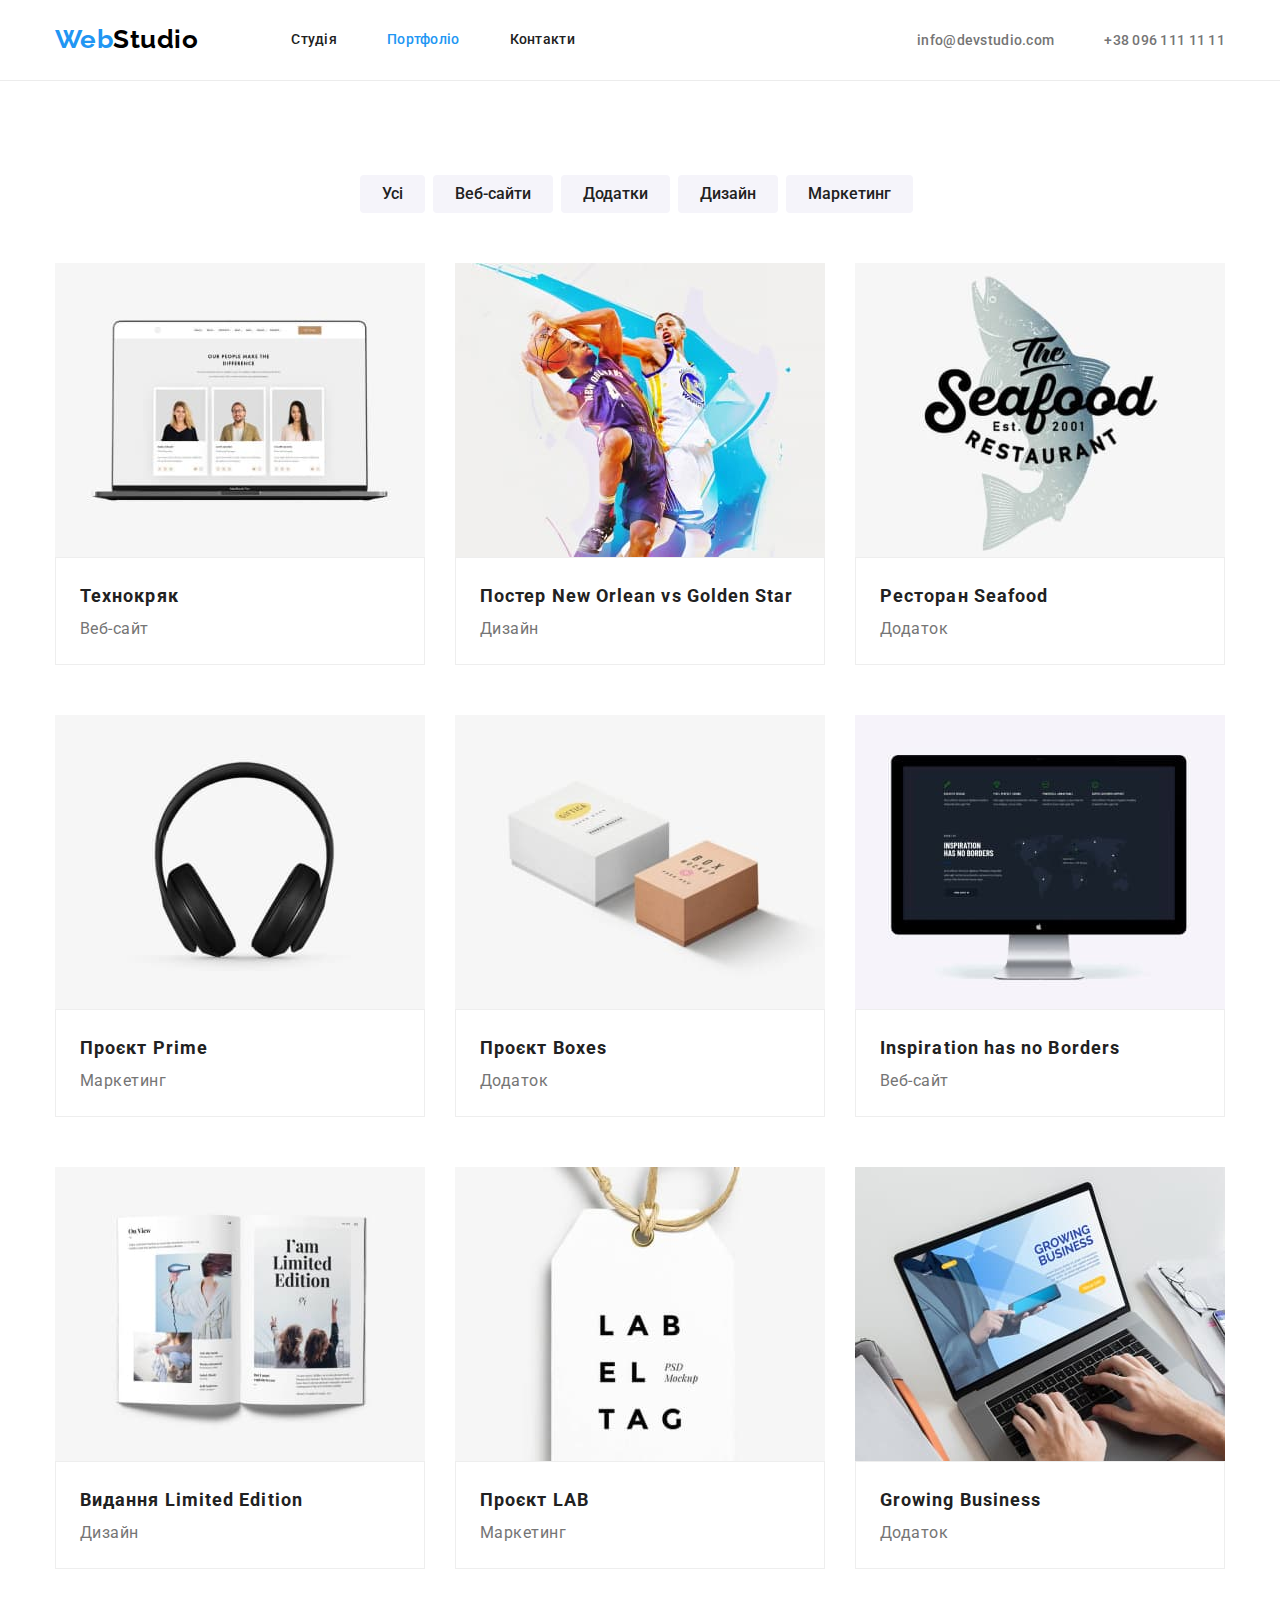
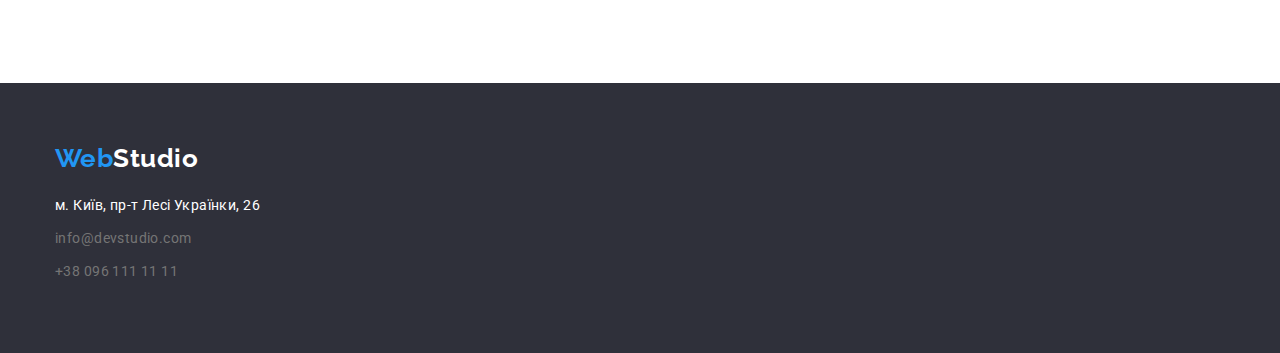
==== commit d42ee922: "Виправляє помилки позиціонування" ====
--- a/portfolio.html
+++ b/portfolio.html
@@ -61,8 +61,10 @@
                 width="370"
                 height="294"
               />
-              <h2 class="project-title">Технокряк</h2>
-              <p class="project-text">Веб-сайт</p>
+              <div class="project-caption">
+                <h2 class="project-title">Технокряк</h2>
+                <p class="project-text">Веб-сайт</p>
+              </div>
             </li>
             <li class="item">
               <img
@@ -71,13 +73,17 @@
                 width="370"
                 height="294"
               />
-              <h2 class="project-title">Постер New Orlean vs Golden Star</h2>
-              <p class="project-text">Дизайн</p>
+              <div class="project-caption">
+                <h2 class="project-title">Постер New Orlean vs Golden Star</h2>
+                <p class="project-text">Дизайн</p>
+              </div>
             </li>
             <li class="item">
               <img src="./images/project3.jpg" alt="Логотип ресторану" width="370" height="294" />
-              <h2 class="project-title">Ресторан Seafood</h2>
-              <p class="project-text">Додаток</p>
+              <div class="project-caption">
+                <h2 class="project-title">Ресторан Seafood</h2>
+                <p class="project-text">Додаток</p>
+              </div>
             </li>
             <li class="item">
               <img
@@ -86,8 +92,10 @@
                 width="370"
                 height="294"
               />
-              <h2 class="project-title">Проєкт Prime</h2>
-              <p class="project-text">Маркетинг</p>
+              <div class="project-caption">
+                <h2 class="project-title">Проєкт Prime</h2>
+                <p class="project-text">Маркетинг</p>
+              </div>
             </li>
             <li class="item">
               <img
@@ -96,8 +104,10 @@
                 width="370"
                 height="294"
               />
-              <h2 class="project-title">Проєкт Boxes</h2>
-              <p class="project-text">Додаток</p>
+              <div class="project-caption">
+                <h2 class="project-title">Проєкт Boxes</h2>
+                <p class="project-text">Додаток</p>
+              </div>
             </li>
             <li class="item">
               <img
@@ -106,8 +116,10 @@
                 width="370"
                 height="294"
               />
-              <h2 class="project-title">Inspiration has no Borders</h2>
-              <p class="project-text">Веб-сайт</p>
+              <div class="project-caption">
+                <h2 class="project-title">Inspiration has no Borders</h2>
+                <p class="project-text">Веб-сайт</p>
+              </div>
             </li>
             <li class="item">
               <img
@@ -116,8 +128,10 @@
                 width="370"
                 height="294"
               />
-              <h2 class="project-title">Видання Limited Edition</h2>
-              <p class="project-text">Дизайн</p>
+              <div class="project-caption">
+                <h2 class="project-title">Видання Limited Edition</h2>
+                <p class="project-text">Дизайн</p>
+              </div>
             </li>
             <li class="item">
               <img
@@ -126,8 +140,10 @@
                 width="370"
                 height="294"
               />
-              <h2 class="project-title">Проєкт LAB</h2>
-              <p class="project-text">Маркетинг</p>
+              <div class="project-caption">
+                <h2 class="project-title">Проєкт LAB</h2>
+                <p class="project-text">Маркетинг</p>
+              </div>
             </li>
             <li class="item">
               <img
@@ -136,8 +152,10 @@
                 width="370"
                 height="294"
               />
-              <h2 class="project-title">Growing Business</h2>
-              <p class="project-text">Додаток</p>
+              <div class="project-caption">
+                <h2 class="project-title">Growing Business</h2>
+                <p class="project-text">Додаток</p>
+              </div>
             </li>
           </ul>
         </div>
--- a/css/styles.css
+++ b/css/styles.css
@@ -10,6 +10,7 @@
     --primary-black-color: #000000;
     --hero-button-color: #188CE8;
     --header-line-color: #ECECEC;
+    --project-border-color:#EEEEEE;
 }
 
 
@@ -58,11 +59,8 @@
 /*Header*/
 .page-header {
     
-    width: 1600px;
-    margin-left: auto;
-    margin-right: auto;
-    padding-bottom: 32px;
-    padding-top: 32px;
+    margin-left: auto;
+    margin-right: auto;
     border-bottom: 1px solid var(--header-line-color);
     
     
@@ -151,7 +149,6 @@
 
 .hero {
 
-    width: 1600px;
     margin-left: auto;
     margin-right: auto;
     padding-bottom: 200px;
@@ -162,8 +159,12 @@
 
 }
 .hero-title {
+   
     margin-top: 0;
     margin-bottom: 30px;
+    margin-left: auto;
+    margin-right: auto;
+    width: 696px;
 
     color: var(--primary-bg-color);
     font-weight: 900;
@@ -172,6 +173,8 @@
     letter-spacing: 0.06em;
     text-transform: uppercase;
     
+    
+    
 }
 
 /*  Унікальний контент головної сторінки*/
@@ -187,13 +190,16 @@
 }
 
 .section {
-    width: 1600px;
     margin-left: auto;
     margin-right: auto;
     padding-top: 94px;
     padding-bottom: 94px;
 
 }
+.section.benefits {
+    padding-bottom: 0;
+}
+
 .benefits{
     display: flex;
     flex-wrap: wrap;
@@ -246,11 +252,13 @@
     background-color: var(--primary-button-color);
     
 }
+.team.list{
+    gap: 30px;
+}
 
 .team-item {
     background-color: var(--primary-bg-color);
-    margin-right: auto;
-    margin-left: auto;
+   
     padding-bottom: 30px;
     box-shadow: 0px 1px 3px rgba(0, 0, 0, 0.12), 0px 1px 1px rgba(0, 0, 0, 0.14), 0px 2px 1px rgba(0, 0, 0, 0.2);
     border-radius: 0px 0px 4px 4px;
@@ -315,10 +323,15 @@
     margin-bottom: 0;
 }
 
+.project-caption {
+    padding: 20px 24px;
+    border: 1px solid var(--project-border-color);
+    }
+
 .project-title {
-    margin-top: 20;
-    margin-bottom: 4px;
-    padding-left: 24px;
+    margin-top: 0;
+    margin-bottom: 0px;
+    
 
     font-weight: 700;
     font-size: 18px;
@@ -328,7 +341,7 @@
 .project-text {
     margin-top: 0;
     margin-bottom: 0;
-    padding-left: 24px;
+    
 
     color: var(--section-text-color);
     font-size: 16px;
@@ -338,7 +351,6 @@
 
 /*Footer */
 .footer {
-    width: 1600px;
     padding-top: 60px;
     padding-bottom: 60px;
     margin-left: auto;
@@ -354,12 +366,17 @@
 .footer .item{
     margin-bottom: 9px;
 }
+.footer .contacts-nav .link {
+    font-style: normal;
+    font-weight: 400;
+    font-size: 14px;
+    line-height: 1.71;
+    letter-spacing: 0.03em;
+    
+}
 
 .contacts-nav .link-location {
     color: var(--primary-bg-color);
-    font-style: normal;
-    font-size: 14px;
-    line-height: 1.71;
     text-decoration: none;
 }
 
@@ -397,7 +414,7 @@
 .portfolio-button {
     border-style: inherit;
     border-radius: 4px;
-    padding: 6px, 22px;
+    padding: 6px 22px;
 
     color: var(--primary-text-color);
     background-color: var(--primary-button-color);
